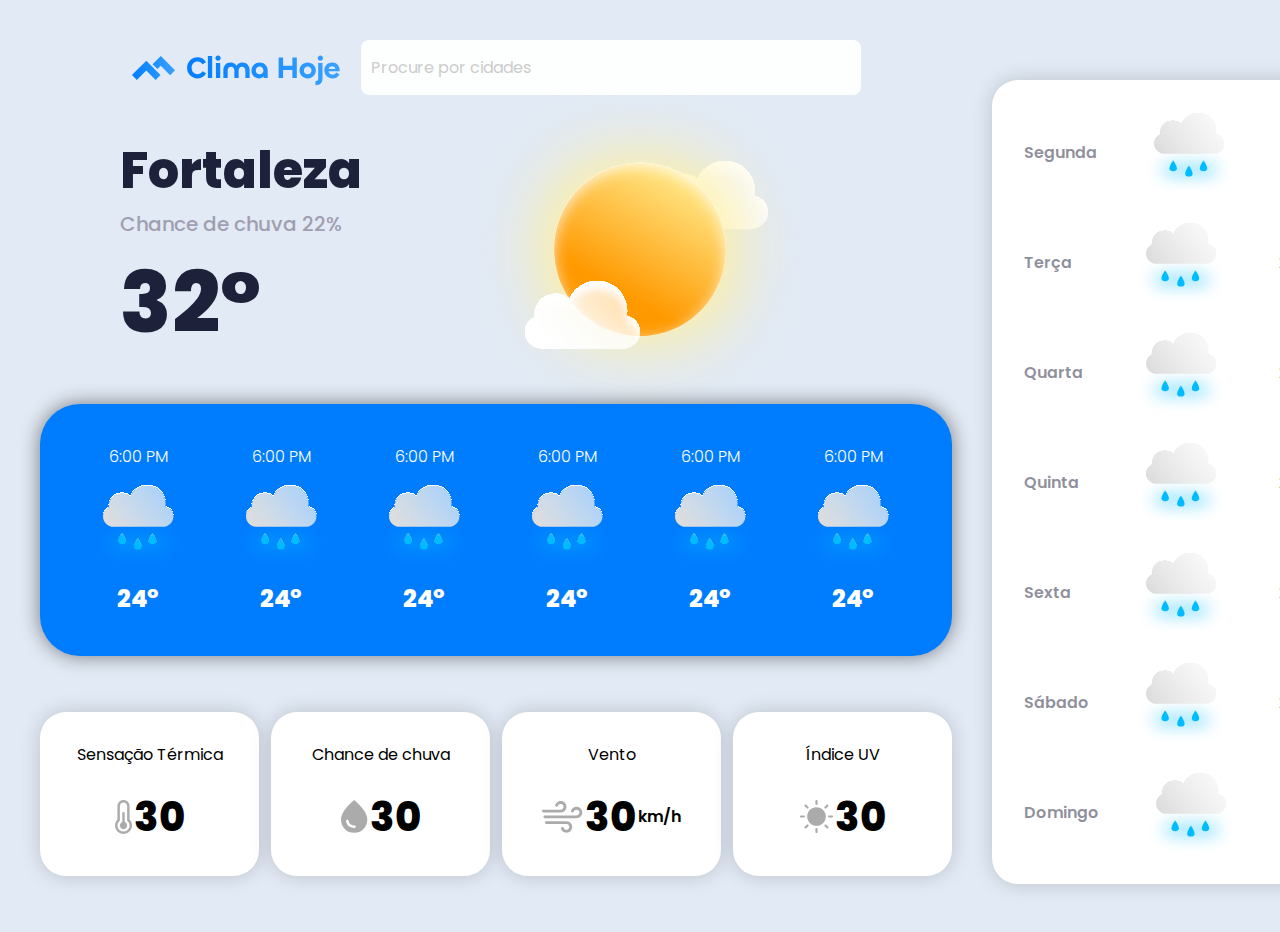
==== previsao-do-tempo/index.html @ a02fa3bf "Added blog, form, and table html files, css and html svg icons for portfolio website" ====
<!DOCTYPE html>
<html lang="pt-br">
  <head>
    <meta charset="UTF-8" />
    <meta name="viewport" content="width=device-width, initial-scale=1.0" />
    <link rel="stylesheet" href="styles.css" />
    <link rel="preconnect" href="https://fonts.googleapis.com" />
    <link rel="preconnect" href="https://fonts.gstatic.com" crossorigin />
    <link
      href="https://fonts.googleapis.com/css2?family=Poppins:wght@100;200;300;400;500;600;700;800;900&display=swap"
      rel="stylesheet"
    />
    <title>Previsão do tempo</title>
  </head>
  <body>
    <div class="app-container">
      <div class="app-container-box-left">
        <header>
          <img src="logo.svg" alt="Clima hoje" />
          <form class="app-container-box-left-form">
            <input
              type="text"
              name="city"
              id="city"
              placeholder="Procure por cidades"
            />
          </form>
        </header>
        <main class="app-container-box-left-main">
          <div class="app-container-box-left-main-content">
            <h1>Fortaleza</h1>
            <p>Chance de chuva 22%</p>
            <strong> 32° </strong>
          </div>
          <img src="sun-clouds.svg" alt="Ensolarado" />
        </main>

        <section class="app-container-box-left-items">
          <div class="app-container-box-left-item">
            <p>6:00 PM</p>
            <img src="./imgs/rain-2.svg" alt="" />
            <h3>24°</h3>
          </div>
          <div class="app-container-box-left-item">
            <p>6:00 PM</p>
            <img src="./imgs/rain-2.svg" alt="" />
            <h3>24°</h3>
          </div>
          <div class="app-container-box-left-item">
            <p>6:00 PM</p>
            <img src="./imgs/rain-2.svg" alt="" />
            <h3>24°</h3>
          </div>
          <div class="app-container-box-left-item">
            <p>6:00 PM</p>
            <img src="./imgs/rain-2.svg" alt="" />
            <h3>24°</h3>
          </div>
          <div class="app-container-box-left-item">
            <p>6:00 PM</p>
            <img src="./imgs/rain-2.svg" alt="" />
            <h3>24°</h3>
          </div>
          <div class="app-container-box-left-item">
            <p>6:00 PM</p>
            <img src="./imgs/rain-2.svg" alt="" />
            <h3>24°</h3>
          </div>
        </section>
        <footer>
          <div class="app-container-box-left-cards">
            <div class="app-container-box-left-card">
              <p>Sensação Térmica</p>
              <div class="app-container-box-left-card-content">
                <img src="./imgs/temperature.svg" alt="" />
                <span>30</span>
              </div>
            </div>
            <div class="app-container-box-left-card">
              <p>Chance de chuva</p>
              <div class="app-container-box-left-card-content">
                <img src="./imgs/rain.svg" alt="" />
                <span>30</span>
              </div>
            </div>
            <div class="app-container-box-left-card">
              <p>Vento</p>
              <div class="app-container-box-left-card-content">
                <img src="./imgs/wind.svg" alt="" />
                <span>30</span> <small>km/h</small>
              </div>
            </div>
            <div class="app-container-box-left-card">
              <p>Índice UV</p>
              <div class="app-container-box-left-card-content">
                <img src="./imgs/sun-2.svg" alt="" />
                <span>30</span>
              </div>
            </div>
          </div>
        </footer>
      </div>
      <div class="app-container-box-rigth">
        <aside class="app-container-box-left-asside">
          <div class="app-container-box-left-asside-content-items">
            <div class="app-container-box-left-asside-content-item">
              <p>Segunda</p>
              <img src="./imgs/rain-2.svg" alt="" />
              <div
                class="app-container-box-left-asside-content-item-temperature"
              >
                <p>24°</p>
                <p>26</p>
              </div>
            </div>
            <div class="app-container-box-left-asside-content-item">
              <p>Terça</p>
              <img src="./imgs/rain-2.svg" alt="" />
              <div
                class="app-container-box-left-asside-content-item-temperature"
              >
                <p>24°</p>
                <p>26</p>
              </div>
            </div>
            <div class="app-container-box-left-asside-content-item">
              <p>Quarta</p>
              <img src="./imgs/rain-2.svg" alt="" />
              <div
                class="app-container-box-left-asside-content-item-temperature"
              >
                <p>24°</p>
                <p>26</p>
              </div>
            </div>
            <div class="app-container-box-left-asside-content-item">
              <p>Quinta</p>
              <img src="./imgs/rain-2.svg" alt="" />
              <div
                class="app-container-box-left-asside-content-item-temperature"
              >
                <p>24°</p>
                <p>26</p>
              </div>
            </div>
            <div class="app-container-box-left-asside-content-item">
              <p>Sexta</p>
              <img src="./imgs/rain-2.svg" alt="" />
              <div
                class="app-container-box-left-asside-content-item-temperature"
              >
                <p>24°</p>
                <p>26</p>
              </div>
            </div>
            <div class="app-container-box-left-asside-content-item">
              <p>Sábado</p>
              <img src="./imgs/rain-2.svg" alt="" />
              <div
                class="app-container-box-left-asside-content-item-temperature"
              >
                <p>24°</p>
                <p>26</p>
              </div>
            </div>
            <div class="app-container-box-left-asside-content-item">
              <p>Domingo</p>
              <img src="./imgs/rain-2.svg" alt="" />
              <div
                class="app-container-box-left-asside-content-item-temperature"
              >
                <p>24°</p>
                <p>26</p>
              </div>
            </div>
          </div>
        </aside>
      </div>
    </div>
  </body>
</html>
---- previsao-do-tempo/styles.css ----
* {
  margin: 0;
  padding: 0;
  font-family: "Poppins", sans-serif;

  box-sizing: border-box;
  -webkit-font-smoothing: antialiased;
}

body {
  background-color: #e2eaf5;
}

.app-container {
  max-width: 1440px;
  margin: 0 auto;
  display: grid;
  grid-template-columns: repeat(2, 1fr);
  gap: 2.5rem;
  padding: 2.5rem;
  height: 100vh;
}

@media (max-width: 768px) {
  .app-container {
    display: flex;
    flex-direction: column;
    gap: 2.5rem;
  }

  .app-container .app-container-box-left header {
    flex-direction: column;
    gap: 1.25rem;
  }
}

.app-container .app-container-box-left header {
  display: flex;
  justify-content: center;
  align-items: center;
  gap: 1.25rem;
}

input[type="text"] {
  width: 31.25rem;
  height: 3.4375rem;
  max-width: 100%;
  padding: 0.625rem;
  background-color: #fdfffe;
  border: none;
  border-radius: 8px;
  font-size: 1rem;
  outline: none;
}

input[type="text"]::placeholder {
  color: #ccc;
}

.app-container-box-left-main {
  display: flex;
  justify-content: space-between;
  align-items: center;
  padding: 0 40px;
  width: 800px;
}

.app-container-box-left-main .app-container-box-left-main-content {
  padding: 0 40px;
}

.app-container-box-left-main img {
  display: block;
  max-width: 100%;
  margin-left: 2.375rem;
}

.app-container-box-left-main .app-container-box-left-main-content h1 {
  font-size: 3.125rem;
  font-weight: 800;
  color: #1e213a;
}

.app-container-box-left-main .app-container-box-left-main-content strong {
  text-align: center;
  font-size: 5.3125rem;
  font-weight: 800;
  color: #1e213a;
}

.app-container-box-left-main .app-container-box-left-main-content p {
  font-size: 1.25rem;
  font-weight: 500;
  color: #a09fb1;
}

.app-container-box-left .app-container-box-left-items {
  display: flex;
  justify-content: space-evenly;
  align-items: center;
  background-color: #007dfe;
  border-radius: 40px;
  padding: 1.25rem;
  margin-top: 22px;
  max-width: 100%;
  margin: 0 auto;
}

/* shadow */

.app-container-box-left .app-container-box-left-items {
  box-shadow: 0px 0px 20px 0px rgba(0, 0, 0, 0.487);
}

.app-container-box-left-items .app-container-box-left-item {
  display: flex;
  flex-direction: column;
  justify-content: center;
  align-items: center;
  gap: 1rem;
  text-align: center;
  padding: 1.25rem;
}

.app-container-box-left-items .app-container-box-left-item p {
  font-size: 1rem;
  font-weight: 300;
  color: #fff;
}

.app-container-box-left-items .app-container-box-left-item h3 {
  font-size: 1.5rem;
  font-weight: 800;
  color: #fff;
}

.app-container .app-container-box-left footer {
  padding: 1.25rem 0;
  display: flex;
  justify-content: center;
  align-items: center;
}

.app-container-box-left .app-container-box-left-cards {
  display: flex;
  padding: 2.25rem 0;
  gap: 12px;
  max-width: 100%;
}

.app-container-box-left
  .app-container-box-left-cards
  .app-container-box-left-card {
  background-color: #fff;
  border-radius: 26px;
  padding: 1rem 2rem;
  display: flex;
  flex-direction: column;
  justify-content: center;
  text-align: center;
  gap: 1.25rem;
  width: 13.6875rem;
  height: 10.25rem;

  box-shadow: 0px 0px 20px 0px rgba(0, 0, 0, 0.178);
}

.app-container-box-left
  .app-container-box-left-cards
  .app-container-box-left-card
  p {
  font-size: 1rem;
}

.app-container-box-left
  .app-container-box-left-cards
  .app-container-box-left-card
  .app-container-box-left-card-content {
  display: flex;
  justify-content: center;
  align-items: center;
  gap: 2px;
}

.app-container-box-left
  .app-container-box-left-cards
  .app-container-box-left-card
  .app-container-box-left-card-content
  span {
  font-size: 2.5rem;
  font-weight: 800;
}

.app-container-box-left
  .app-container-box-left-cards
  .app-container-box-left-card
  .app-container-box-left-card-content
  small {
  font-size: 1rem;
  font-weight: 600;
  text-align: center;
}

.app-container .app-container-box-rigth {
  margin-top: 2.5rem;
}

.app-container .app-container-box-rigth aside {
  background-color: #fff;
  border-radius: 26px;
  display: flex;
  justify-content: flex-end;
  box-shadow: 0px 0px 20px 0px rgba(0, 0, 0, 0.178);
}

.app-container-box-rigth .app-container-box-left-asside-content-items {
  display: flex;
  flex-direction: column;
  justify-content: center;
  align-items: center;
  gap: 22px;
  padding: 24px;
  gap: 14px;
}

.app-container-box-rigth
  .app-container-box-left-asside-content-items
  .app-container-box-left-asside-content-item {
  display: grid;
  gap: 3rem;
  grid-template-columns: repeat(3, 1fr);
  padding: 8px;
  align-items: center;
}

.app-container-box-rigth
  .app-container-box-left-asside-content-items
  .app-container-box-left-asside-content-item
  > p {
  color: #1e213a83;
  font-size: 1rem;
  font-weight: 600;
}

.app-container-box-rigth
  .app-container-box-left-asside-content-items
  .app-container-box-left-asside-content-item
  .app-container-box-left-asside-content-item-temperature {
  display: flex;
  justify-content: center;
  align-items: center;
  gap: 8px;
}

.app-container-box-rigth
  .app-container-box-left-asside-content-items
  .app-container-box-left-asside-content-item
  .app-container-box-left-asside-content-item-temperature
  p:nth-child(2) {
  color: #1e213a83;
}
/* .app-container-box-rigth
  .app-container-box-left-asside-content-items
  .app-container-box-left-asside-content-item
  p {
  padding: 8px;
} */
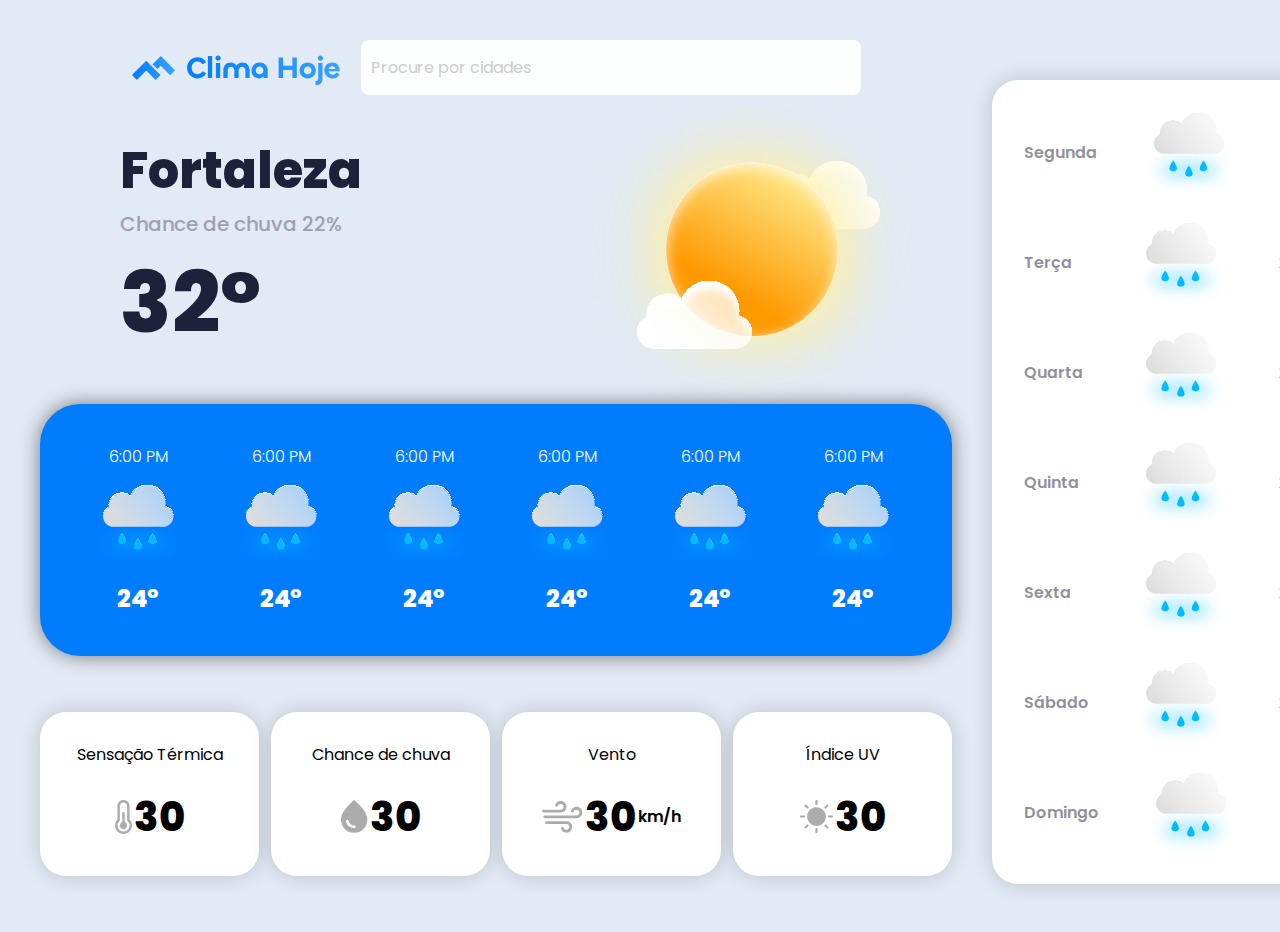
==== commit 2a1cde1e: "create portifolio" ====
--- a/previsao-do-tempo/index.html
+++ b/previsao-do-tempo/index.html
@@ -34,7 +34,6 @@
           </div>
           <img src="sun-clouds.svg" alt="Ensolarado" />
         </main>
-
         <section class="app-container-box-left-items">
           <div class="app-container-box-left-item">
             <p>6:00 PM</p>
--- a/previsao-do-tempo/styles.css
+++ b/previsao-do-tempo/styles.css
@@ -21,19 +21,6 @@
   height: 100vh;
 }
 
-@media (max-width: 768px) {
-  .app-container {
-    display: flex;
-    flex-direction: column;
-    gap: 2.5rem;
-  }
-
-  .app-container .app-container-box-left header {
-    flex-direction: column;
-    gap: 1.25rem;
-  }
-}
-
 .app-container .app-container-box-left header {
   display: flex;
   justify-content: center;
@@ -62,7 +49,6 @@
   justify-content: space-between;
   align-items: center;
   padding: 0 40px;
-  width: 800px;
 }
 
 .app-container-box-left-main .app-container-box-left-main-content {
@@ -259,9 +245,65 @@
   p:nth-child(2) {
   color: #1e213a83;
 }
-/* .app-container-box-rigth
-  .app-container-box-left-asside-content-items
-  .app-container-box-left-asside-content-item
-  p {
-  padding: 8px;
-} */
+
+@media (max-width: 768px) {
+  .app-container {
+    display: flex;
+    flex-direction: column;
+  }
+
+  .app-container .app-container-box-left header {
+    flex-direction: column;
+    max-width: 100%;
+    justify-content: center;
+    align-items: start;
+  }
+  .app-container-box-left-main {
+    display: flex;
+    justify-content: space-between;
+    align-items: center;
+    padding: 0;
+  }
+
+  .app-container-box-left-main .app-container-box-left-main-content {
+    margin: 0;
+    padding: 0;
+  }
+
+  .app-container-box-left-items {
+    flex-wrap: wrap;
+  }
+  .app-container-box-left-cards {
+    flex-wrap: wrap;
+    justify-content: center;
+    padding: 2rem;
+  }
+
+  input[type="text"] {
+    width: 21.25rem;
+    height: 3.4375rem;
+  }
+
+  .app-container-box-left-main img {
+    width: 100%;
+    max-width: 100%;
+    margin: 0;
+  }
+
+  .app-container-box-left-main .app-container-box-left-main-content h1 {
+    font-size: 2.5rem;
+  }
+
+  .app-container-box-left-main .app-container-box-left-main-content p {
+    font-size: 1rem;
+  }
+
+  .app-container-box-left-main .app-container-box-left-main-content strong {
+    font-size: 4.3125rem;
+  }
+
+  .app-container-box-rigth .app-container-box-left-asside-content-items {
+    display: flex;
+    flex-wrap: wrap;
+  }
+}
